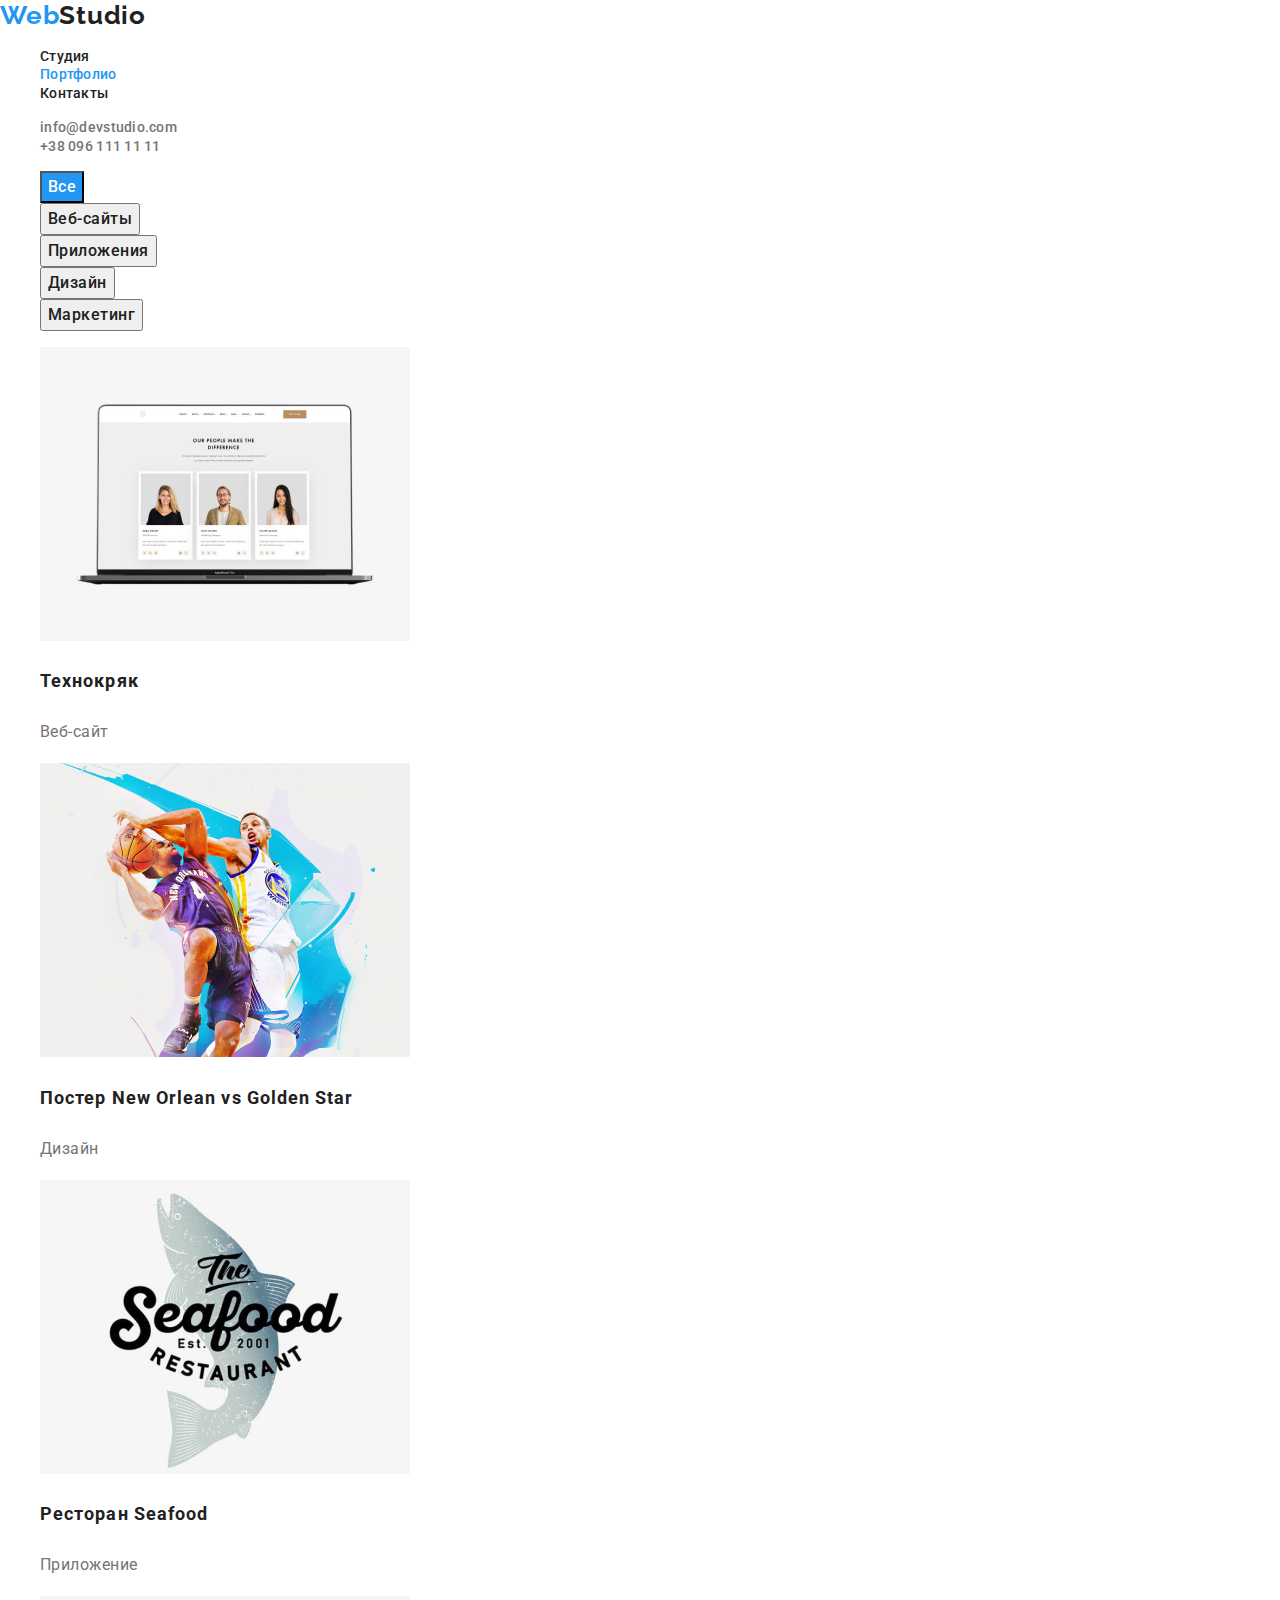
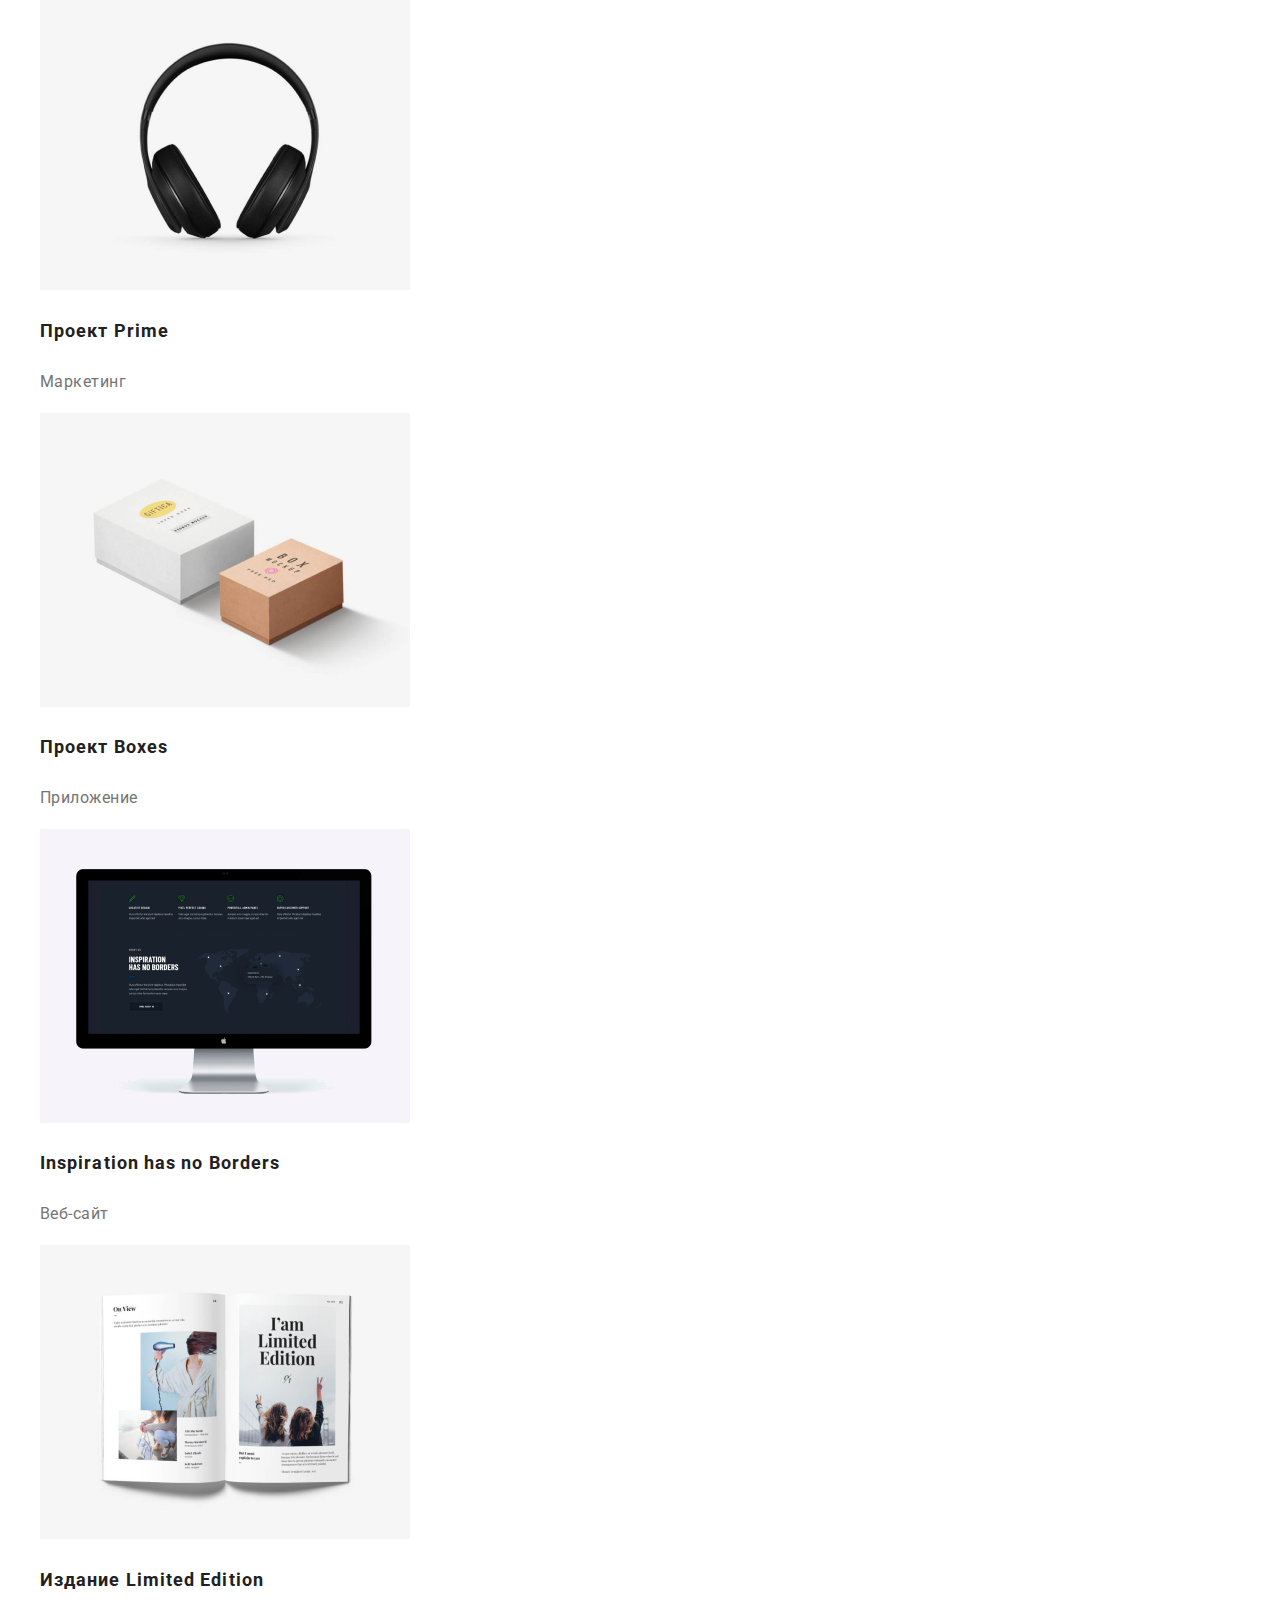
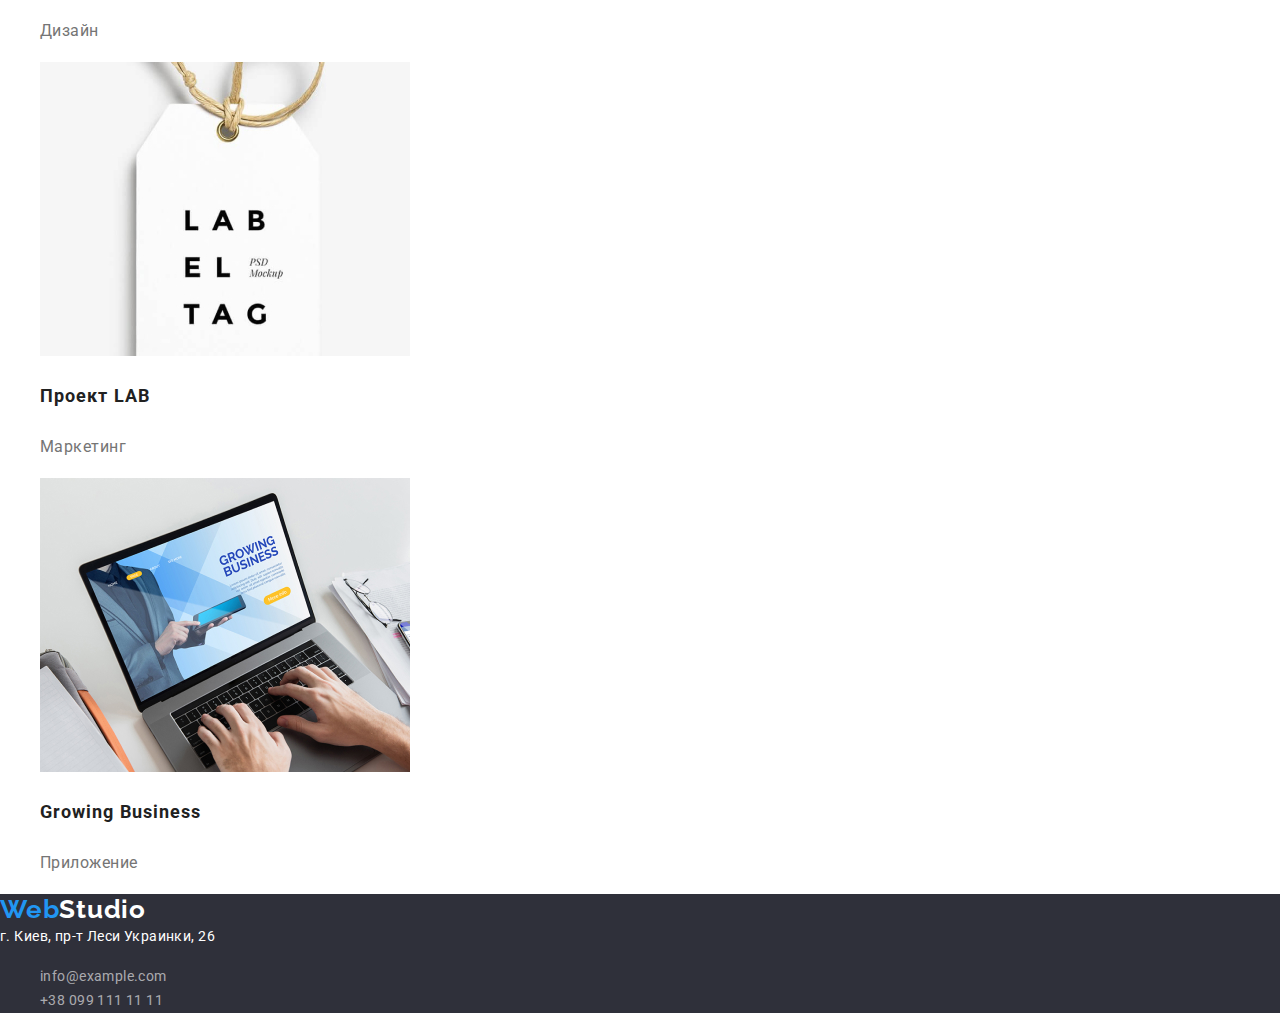
==== portfolio.html @ 58607d01 "Перенос 2 дз в 3" ====
<!DOCTYPE html>
<html lang="en">
<head>
    <link rel="stylesheet" href="https://cdnjs.cloudflare.com/ajax/libs/modern-normalize/1.0.0/modern-normalize.min.css">
    <meta charset="UTF-8">
    <meta name="viewport" content="width=device-width, initial-scale=1.0">
    <title>Portfolio</title>
    <link rel="preconnect" href="https://fonts.gstatic.com">
    <link href="https://fonts.googleapis.com/css2?family=Raleway:wght@700&family=Roboto:wght@400;500;700;900&display=swap" rel="stylesheet">
    <link rel="stylesheet" href="./css/styles.css">
</head>
<body>
    <!-- Шапка сайта -->
    <header class="header">
        <nav>
            <a class="logo" href="#"><span class="logo-color-left">Web</span><span class="logo-color-right">Studio</span></a>

            <ul class="list-no-style">
                <li><a href="./index.html">Студия</a></li>
                <li><a href="#" class="portfolio-color">Портфолио</a></li>
                <li><a href="#">Контакты</a></li>
            </ul>
        </nav>
        <ul class="list-no-style connection">
            <li>
                <a href="mailto:info@devstudio.com">info@devstudio.com</a>
            </li>
            <li>
                <a href="tel:+380961111111">+38 096 111 11 11</a>
            </li>
        </ul>
    </header>
    <!-- /Шапка сайта -->
    <main>
        <!-- Портфолио -->
       <section>
            <h1 class="hidden">Портфолио</h1>
            <ul class="list-no-style">
                <li>
                    <button type="button" class="portfolio-button all">Все</button>
                </li>
                <li>
                    <button type="button" class="portfolio-button">Веб-сайты</button>
                </li>
                <li>
                    <button type="button" class="portfolio-button">Приложения</button>
                </li>
                <li>
                    <button type="button" class="portfolio-button">Дизайн</button>
                </li>
                <li>
                    <button type="button" class="portfolio-button">Маркетинг</button>
                </li>
            </ul>
            <h2 class="hidden">Приложения</h2>
            <ul class="list-no-style">
                <li>
                    <a href="#">
                        <img src="./img-portfolio/img-port.1.jpg" alt="Веб-сайт" width="370" height="294" />
                        <h3 class="apps-name">Технокряк</h3>
                        <p class="apps">Веб-сайт</p>
                    </a>
                </li>
                <li>
                    <a href="#">
                        <img src="./img-portfolio/img-port.2.jpg" alt="Дизайн" width="370" height="294" />
                        <h3 class="apps-name">Постер New Orlean vs Golden Star</h3>
                        <p class="apps">Дизайн</p>
                    </a>
                </li>
                <li>
                    <a href="#">
                        <img src="./img-portfolio/img-port.3.jpg" alt="Приложение" width="370" height="294" />
                        <h3 class="apps-name">Ресторан Seafood</h3>
                        <p class="apps">Приложение</p>
                    </a>
                </li>
                <li>
                    <a href="#">
                        <img src="./img-portfolio/img-port.4.jpg" alt="Маркетинг" width="370" height="294" />
                        <h3 class="apps-name">Проект Prime</h3>
                        <p class="apps">Маркетинг</p>
                    </a>
                </li>
                <li>
                    <a href="#">
                        <img src="./img-portfolio/img-port.5.jpg" alt="Приложение" width="370" height="294" />
                        <h3 class="apps-name">Проект Boxes</h3>
                        <p class="apps">Приложение</p>
                    </a>
                </li>
                <li>
                    <a href="#">
                        <img src="./img-portfolio/img-port.6.jpg" alt="Веб-сайт" width="370" height="294" />
                        <h3 class="apps-name">Inspiration has no Borders</h3>
                        <p class="apps">Веб-сайт</p>
                    </a>
                </li>
                <li>
                    <a href="#">
                        <img src="./img-portfolio/img-port.7.jpg" alt="Дизайн" width="370" height="294" />
                        <h3 class="apps-name">Издание Limited Edition</h3>
                        <p class="apps">Дизайн</p>
                    </a>
                </li>
                <li>
                    <a href="#">
                        <img src="./img-portfolio/img-port.8.jpg" alt="Маркетинг" width="370" height="294" />
                        <h3 class="apps-name">Проект LAB</h3>
                        <p class="apps">Маркетинг</p>
                    </a>
                </li>
                <li>
                    <a href="#">
                        <img src="./img-portfolio/img-port.9.jpg" alt="Приложение" width="370" height="294" />
                        <h3 class="apps-name">Growing Business</h3>
                        <p class="apps">Приложение</p>
                    </a>
                </li>
            </ul>
        </section>
        <!-- /Портфолио -->
    </main>
    <footer class="footer">
        <!-- Контакты -->
        <a class="logo" href="#"><span class="logo-color-left">Web</span><span class="logo-color-footer">Studio</span></a>
        <address class="address">г. Киев, пр-т Леси Украинки, 26</address>
        <ul class="list-no-style footer-connection">   
            <li>
                <a href="mailto:info@devstudio.com">info@example.com</a>
            </li>
            <li>
                <a href="tel:+380991111111">+38 099 111 11 11</a>
            </li>
        </ul>
        <!-- /Контакты -->
    </footer>
</body>
</html>
---- css/styles.css ----
/*=== Общее ===*/
:root {
    --first-color: #212121;
    --second-color: #FFFFFF;
    --light-color: #757575;
    --dark-color: #2196F3;
    --footer-conection-color: rgba(255, 255, 255, 0.6);
    --background-light-color: #F5F4FA;
    --background-dark-color: #2F303A;
    --main-font-size: 14px;
    --minor-font-size: 16px;
}

body {
    font-family: 'Roboto', sans-serif;
    font-style: normal;
    font-weight: 400;
}

a {
    text-decoration: none;
}

nav a {
    font-weight: 500;
    font-size: var(--main-font-size);
    line-height: 1.143;
    letter-spacing: 0.02em;
    color: var(--first-color);
}

h2 {
    font-weight: 700;
    font-size: 36px;
    line-height: 1.166;
    text-align: center;
    letter-spacing: 0.03em;
    color: var(--first-color);
}

.list-no-style {
    list-style: none;
}

.hidden{
    position: absolute;
    clip: rect(0 0 0 0);
    width: 1px;
    height: 1px;
    margin: -1px;
}
/*=== /Общее ===*/

/*=== Шапка сайта ===*/
.logo {
    font-family: 'Raleway', sans-serif;
    font-weight: 700;
    font-size: 26px;
    line-height: 1.192;
    letter-spacing: 0.03em;
}

.logo-color-left {
    color: var(--dark-color);
}

.logo-color-right {
    color: var(--first-color);
}

.logo-color-footer {
    color:var(--second-color)
}

.header a:hover,
.header a:focus {
    color: var(--dark-color);
}

.studio-color {
    color: var(--dark-color);
}

.portfolio-color {
    color: var(--dark-color);
}

.connection a {
    font-weight: 500;
    font-size: var(--main-font-size);
    line-height: 1.143;
    letter-spacing: 0.02em;
    color: var(--light-color);
}
/*=== /Шапка сайта ===*/

/*=== Заголовок-студия ===*/
.main-section {
    background: var(--background-dark-color);
}

.headline {
    font-weight: 900;
    font-size: 44px;
    line-height: 1.364;
    text-align: center;
    letter-spacing: 0.06em;
    text-transform: uppercase;
    color: var(--second-color);
}

.button {
    font-family: 'Roboto', sans-serif;
    font-style: normal;
    font-weight: 700;
    font-size: var(--minor-font-size);
    line-height: 1.875;
    text-align: center;
    letter-spacing: 0.06em;
    color: var(--second-color);
    background: var(--dark-color);
}
/*=== /Заголовок-студия ===*/

/*=== Описание-студия ===*/
.topic {
    font-weight: 700;
    font-size: var(--main-font-size);
    line-height: 1.143;
    letter-spacing: 0.03em;
    text-transform: uppercase;
    color: var(--first-color);
}

.description {
    font-size: var(--main-font-size);
    line-height: 1.714;
    letter-spacing: 0.03em;
    color: var(--light-color);
}
/*=== /Описание-студия ===*/

/*=== Наши мастера-студия ===*/
.our-team-section {
    background: var(--background-light-color);
}

.our-master {
    font-weight: 500;
    font-size: var(--minor-font-size);
    line-height: 1.188;
    text-align: center;
    letter-spacing: 0.03em;
    color: var(--first-color);
}

.calling {
    font-size: var(--minor-font-size);
    line-height: 1.188;
    text-align: center;
    letter-spacing: 0.03em;
    color: var(--light-color);
}
/*=== /Наши мастера-студия ===*/

/*=== Контакты ===*/
.footer {
    background: var(--background-dark-color);
}

.address {
    font-family: 'Roboto', sans-serif;
    font-style: normal;
    font-weight: 400;
    font-size: var(--main-font-size);
    line-height: 1.714;
    letter-spacing: 0.03em;
    color: var(--second-color);
}

.footer a:hover,
.footer a:focus {
    color: var(--dark-color);
}

.footer-connection a {
    font-size: var(--main-font-size);
    line-height: 1.714;
    letter-spacing: 0.03em;
    color: var(--footer-conection-color);
}
/*=== /Контакты ===*/

/*=== Портфолио ===*/
.list-no-style button:hover,
.list-no-style button:focus {
    background-color: var(--dark-color);
}

.portfolio-button {
    font-family: 'Roboto', sans-serif;
    font-style: normal;
    font-weight: 500;
    font-size: var(--minor-font-size);
    line-height: 1.625;
    text-align: center;
    letter-spacing: 0.03em;
    color: var(--first-color);
}

.all {
    color: var(--second-color);
    background-color: var(--dark-color);
}

.portfolio-button:hover,
.portfolio-button:focus {
    color: var(--second-color);
}

.apps-name {
    font-weight: 700;
    font-size: 18px;
    line-height: 2;
    letter-spacing: 0.06em;
    color: var(--first-color);
}

.apps {
    font-size: var(--minor-font-size);
    line-height: 1.875;
    letter-spacing: 0.03em;
    color: var(--light-color);
}
/*=== /Портфолио ===*/
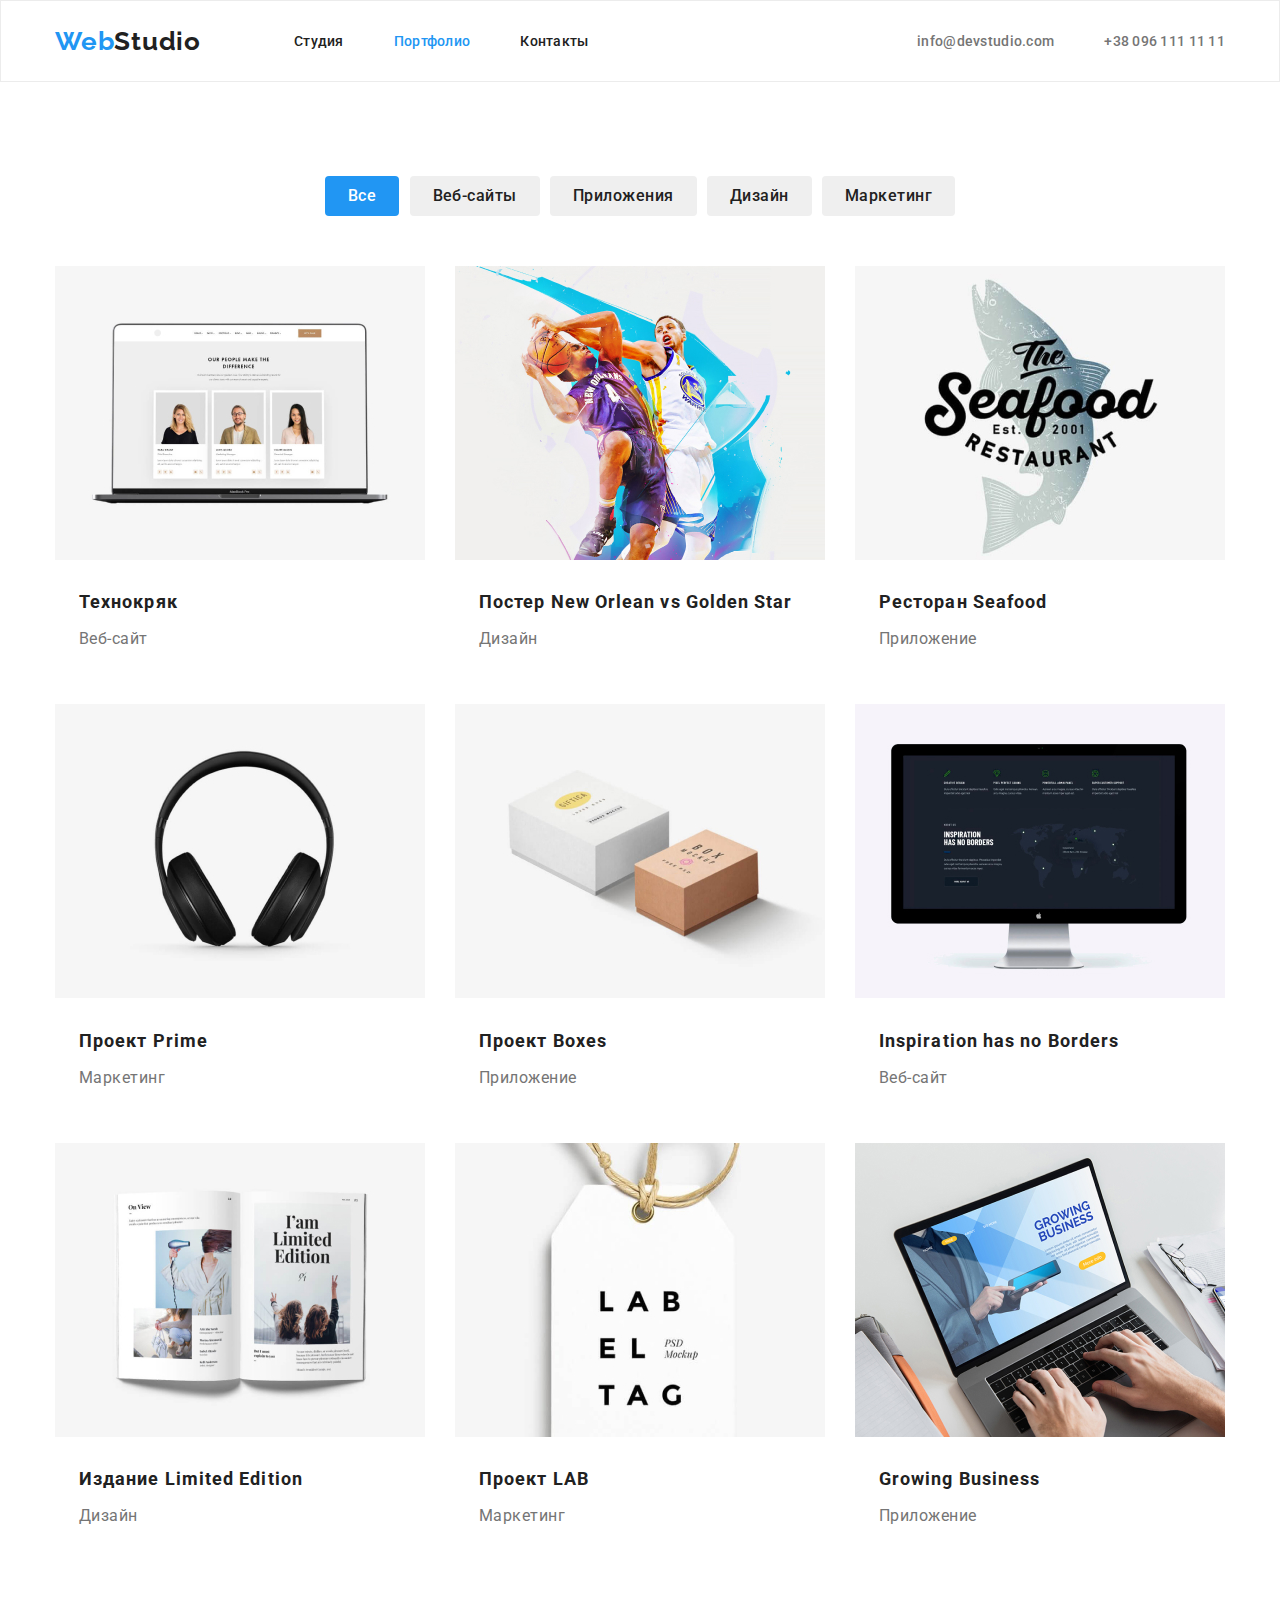
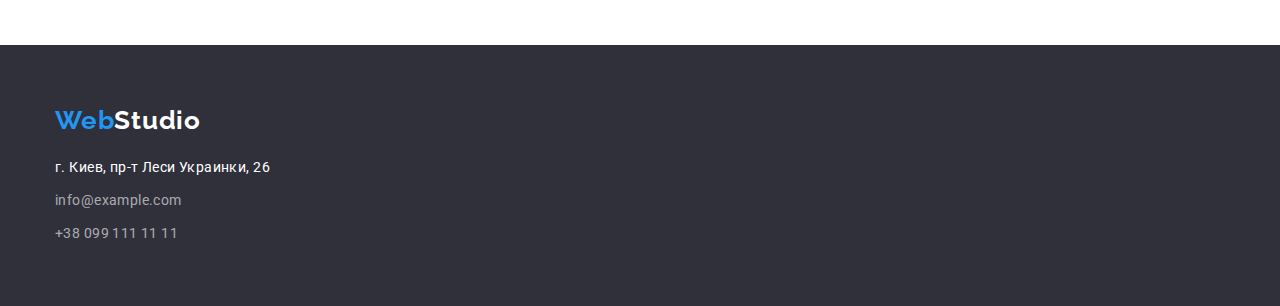
==== commit fbea77bd: "Готовый дз №3" ====
--- a/portfolio.html
+++ b/portfolio.html
@@ -1,10 +1,10 @@
 <!DOCTYPE html>
 <html lang="en">
 <head>
-    <link rel="stylesheet" href="https://cdnjs.cloudflare.com/ajax/libs/modern-normalize/1.0.0/modern-normalize.min.css">
     <meta charset="UTF-8">
     <meta name="viewport" content="width=device-width, initial-scale=1.0">
     <title>Portfolio</title>
+    <link rel="stylesheet" href="https://cdnjs.cloudflare.com/ajax/libs/modern-normalize/1.0.0/modern-normalize.min.css">
     <link rel="preconnect" href="https://fonts.gstatic.com">
     <link href="https://fonts.googleapis.com/css2?family=Raleway:wght@700&family=Roboto:wght@400;500;700;900&display=swap" rel="stylesheet">
     <link rel="stylesheet" href="./css/styles.css">
@@ -12,127 +12,133 @@
 <body>
     <!-- Шапка сайта -->
     <header class="header">
-        <nav>
-            <a class="logo" href="#"><span class="logo-color-left">Web</span><span class="logo-color-right">Studio</span></a>
-
-            <ul class="list-no-style">
-                <li><a href="./index.html">Студия</a></li>
-                <li><a href="#" class="portfolio-color">Портфолио</a></li>
-                <li><a href="#">Контакты</a></li>
+        <div class="container wrapper">
+            <nav class="wrapper">
+                <a href="./portfolio.html" class="logo"><span class="logo-color-left">Web</span><span class="logo-color-right">Studio</span></a>
+    
+                <ul class="list-no-style main-item">
+                    <li class="item"><a href="./index.html" class="nav-link">Студия</a></li>
+                    <li class="item"><a href="#" class="portfolio-color nav-link">Портфолио</a></li>
+                    <li class="item"><a href="#" class="nav-link">Контакты</a></li>
+                </ul>
+            </nav>
+            <ul class="list-no-style connection">
+                <li class="item">
+                    <a href="mailto:info@devstudio.com" class="nav-link">info@devstudio.com</a>
+                </li>
+                <li class="item">
+                    <a href="tel:+380961111111" class="nav-link">+38 096 111 11 11</a>
+                </li>
             </ul>
-        </nav>
-        <ul class="list-no-style connection">
-            <li>
-                <a href="mailto:info@devstudio.com">info@devstudio.com</a>
-            </li>
-            <li>
-                <a href="tel:+380961111111">+38 096 111 11 11</a>
-            </li>
-        </ul>
+        </div>
     </header>
     <!-- /Шапка сайта -->
     <main>
         <!-- Портфолио -->
        <section>
-            <h1 class="hidden">Портфолио</h1>
-            <ul class="list-no-style">
-                <li>
-                    <button type="button" class="portfolio-button all">Все</button>
-                </li>
-                <li>
-                    <button type="button" class="portfolio-button">Веб-сайты</button>
-                </li>
-                <li>
-                    <button type="button" class="portfolio-button">Приложения</button>
-                </li>
-                <li>
-                    <button type="button" class="portfolio-button">Дизайн</button>
-                </li>
-                <li>
-                    <button type="button" class="portfolio-button">Маркетинг</button>
-                </li>
-            </ul>
-            <h2 class="hidden">Приложения</h2>
-            <ul class="list-no-style">
-                <li>
-                    <a href="#">
-                        <img src="./img-portfolio/img-port.1.jpg" alt="Веб-сайт" width="370" height="294" />
-                        <h3 class="apps-name">Технокряк</h3>
-                        <p class="apps">Веб-сайт</p>
-                    </a>
-                </li>
-                <li>
-                    <a href="#">
-                        <img src="./img-portfolio/img-port.2.jpg" alt="Дизайн" width="370" height="294" />
-                        <h3 class="apps-name">Постер New Orlean vs Golden Star</h3>
-                        <p class="apps">Дизайн</p>
-                    </a>
-                </li>
-                <li>
-                    <a href="#">
-                        <img src="./img-portfolio/img-port.3.jpg" alt="Приложение" width="370" height="294" />
-                        <h3 class="apps-name">Ресторан Seafood</h3>
-                        <p class="apps">Приложение</p>
-                    </a>
-                </li>
-                <li>
-                    <a href="#">
-                        <img src="./img-portfolio/img-port.4.jpg" alt="Маркетинг" width="370" height="294" />
-                        <h3 class="apps-name">Проект Prime</h3>
-                        <p class="apps">Маркетинг</p>
-                    </a>
-                </li>
-                <li>
-                    <a href="#">
-                        <img src="./img-portfolio/img-port.5.jpg" alt="Приложение" width="370" height="294" />
-                        <h3 class="apps-name">Проект Boxes</h3>
-                        <p class="apps">Приложение</p>
-                    </a>
-                </li>
-                <li>
-                    <a href="#">
-                        <img src="./img-portfolio/img-port.6.jpg" alt="Веб-сайт" width="370" height="294" />
-                        <h3 class="apps-name">Inspiration has no Borders</h3>
-                        <p class="apps">Веб-сайт</p>
-                    </a>
-                </li>
-                <li>
-                    <a href="#">
-                        <img src="./img-portfolio/img-port.7.jpg" alt="Дизайн" width="370" height="294" />
-                        <h3 class="apps-name">Издание Limited Edition</h3>
-                        <p class="apps">Дизайн</p>
-                    </a>
-                </li>
-                <li>
-                    <a href="#">
-                        <img src="./img-portfolio/img-port.8.jpg" alt="Маркетинг" width="370" height="294" />
-                        <h3 class="apps-name">Проект LAB</h3>
-                        <p class="apps">Маркетинг</p>
-                    </a>
-                </li>
-                <li>
-                    <a href="#">
-                        <img src="./img-portfolio/img-port.9.jpg" alt="Приложение" width="370" height="294" />
-                        <h3 class="apps-name">Growing Business</h3>
-                        <p class="apps">Приложение</p>
-                    </a>
-                </li>
-            </ul>
+            <div class="container">
+                <h1 class="hidden">Портфолио</h1>
+                <ul class="list-no-style button-item">
+                    <li>
+                        <button type="button" class="portfolio-button all">Все</button>
+                    </li>
+                    <li>
+                        <button type="button" class="portfolio-button">Веб-сайты</button>
+                    </li>
+                    <li>
+                        <button type="button" class="portfolio-button">Приложения</button>
+                    </li>
+                    <li>
+                        <button type="button" class="portfolio-button">Дизайн</button>
+                    </li>
+                    <li>
+                        <button type="button" class="portfolio-button">Маркетинг</button>
+                    </li>
+                </ul>
+                <h2 class="hidden">Приложения</h2>
+                <ul class="list-no-style portfolio-item">
+                    <li class="portfolio-img-item">
+                        <a href="#">
+                            <img class="portfolio-img" src="./img-portfolio/img-port.1.jpg" alt="Веб-сайт" width="370" height="294" />
+                            <h3 class="apps-name">Технокряк</h3>
+                            <p class="apps">Веб-сайт</p>
+                        </a>
+                    </li>
+                    <li class="portfolio-img-item">
+                        <a href="#">
+                            <img class="portfolio-img" src="./img-portfolio/img-port.2.jpg" alt="Дизайн" width="370" height="294" />
+                            <h3 class="apps-name">Постер New Orlean vs Golden Star</h3>
+                            <p class="apps">Дизайн</p>
+                        </a>
+                    </li>
+                    <li class="portfolio-img-item">
+                        <a href="#">
+                            <img class="portfolio-img" src="./img-portfolio/img-port.3.jpg" alt="Приложение" width="370" height="294" />
+                            <h3 class="apps-name">Ресторан Seafood</h3>
+                            <p class="apps">Приложение</p>
+                        </a>
+                    </li>
+                    <li class="portfolio-img-item">
+                        <a href="#">
+                            <img class="portfolio-img" src="./img-portfolio/img-port.4.jpg" alt="Маркетинг" width="370" height="294" />
+                            <h3 class="apps-name">Проект Prime</h3>
+                            <p class="apps">Маркетинг</p>
+                        </a>
+                    </li>
+                    <li class="portfolio-img-item">
+                        <a href="#">
+                            <img class="portfolio-img" src="./img-portfolio/img-port.5.jpg" alt="Приложение" width="370" height="294" />
+                            <h3 class="apps-name">Проект Boxes</h3>
+                            <p class="apps">Приложение</p>
+                        </a>
+                    </li>
+                    <li class="portfolio-img-item">
+                        <a href="#">
+                            <img class="portfolio-img" src="./img-portfolio/img-port.6.jpg" alt="Веб-сайт" width="370" height="294" />
+                            <h3 class="apps-name">Inspiration has no Borders</h3>
+                            <p class="apps">Веб-сайт</p>
+                        </a>
+                    </li>
+                    <li>
+                        <a href="#">
+                            <img class="portfolio-img" src="./img-portfolio/img-port.7.jpg" alt="Дизайн" width="370" height="294" />
+                            <h3 class="apps-name">Издание Limited Edition</h3>
+                            <p class="apps">Дизайн</p>
+                        </a>
+                    </li>
+                    <li>
+                        <a href="#">
+                            <img class="portfolio-img" src="./img-portfolio/img-port.8.jpg" alt="Маркетинг" width="370" height="294" />
+                            <h3 class="apps-name">Проект LAB</h3>
+                            <p class="apps">Маркетинг</p>
+                        </a>
+                    </li>
+                    <li>
+                        <a href="#">
+                            <img class="portfolio-img" src="./img-portfolio/img-port.9.jpg" alt="Приложение" width="370" height="294" />
+                            <h3 class="apps-name">Growing Business</h3>
+                            <p class="apps">Приложение</p>
+                        </a>
+                    </li>
+                </ul>
+            </div>
         </section>
         <!-- /Портфолио -->
     </main>
     <footer class="footer">
         <!-- Контакты -->
-        <a class="logo" href="#"><span class="logo-color-left">Web</span><span class="logo-color-footer">Studio</span></a>
-        <address class="address">г. Киев, пр-т Леси Украинки, 26</address>
-        <ul class="list-no-style footer-connection">   
-            <li>
-                <a href="mailto:info@devstudio.com">info@example.com</a>
-            </li>
-            <li>
-                <a href="tel:+380991111111">+38 099 111 11 11</a>
-            </li>
-        </ul>
+        <div class="container footer-wrapper">
+            <a class="logo" href="#"><span class="logo-color-left">Web</span><span class="logo-color-footer">Studio</span></a>
+            <address class="address">г. Киев, пр-т Леси Украинки, 26</address>
+            <ul class="list-no-style footer-connection">   
+                <li>
+                    <a href="mailto:info@devstudio.com" class="footer-link">info@example.com</a>
+                </li>
+                <li>
+                    <a href="tel:+380991111111" class="footer-link">+38 099 111 11 11</a>
+                </li>
+            </ul>
+        </div>
         <!-- /Контакты -->
     </footer>
 </body>
--- a/css/styles.css
+++ b/css/styles.css
@@ -7,6 +7,7 @@
     --footer-conection-color: rgba(255, 255, 255, 0.6);
     --background-light-color: #F5F4FA;
     --background-dark-color: #2F303A;
+    --line-color: #ECECEC;
     --main-font-size: 14px;
     --minor-font-size: 16px;
 }
@@ -22,14 +23,13 @@
 }
 
 nav a {
-    font-weight: 500;
-    font-size: var(--main-font-size);
-    line-height: 1.143;
-    letter-spacing: 0.02em;
     color: var(--first-color);
 }
 
 h2 {
+    margin: 0px;
+    padding: 0px;
+
     font-weight: 700;
     font-size: 36px;
     line-height: 1.166;
@@ -38,7 +38,18 @@
     color: var(--first-color);
 }
 
+h3 {
+    margin: 0px;
+}
+
+p {
+    margin: 0px;
+}
+
 .list-no-style {
+    margin: 0px;
+    padding: 0px;
+
     list-style: none;
 }
 
@@ -49,10 +60,29 @@
     height: 1px;
     margin: -1px;
 }
+
+.container {
+    width: 1200px;
+    margin-left: auto;
+    margin-right: auto;
+    padding-left: 15px;
+    padding-right: 15px;
+}
+
+.wrapper {
+    display: flex;
+    align-items: center;
+}
 /*=== /Общее ===*/
 
 /*=== Шапка сайта ===*/
+.header {
+    border: 1px solid var(--line-color)
+}
+
 .logo {
+    margin-right: 93px;
+
     font-family: 'Raleway', sans-serif;
     font-weight: 700;
     font-size: 26px;
@@ -72,6 +102,25 @@
     color:var(--second-color)
 }
 
+.main-item {
+    display: flex;
+}
+
+.item:not(:last-child) {
+    margin-right: 50px;
+}
+
+.nav-link {
+    display: block;
+    padding-top: 32px;
+    padding-bottom: 32px;
+
+    font-weight: 500;
+    font-size: var(--main-font-size);
+    line-height: 1.143;
+    letter-spacing: 0.02em;
+}
+
 .header a:hover,
 .header a:focus {
     color: var(--dark-color);
@@ -85,11 +134,12 @@
     color: var(--dark-color);
 }
 
+.connection {
+    display: flex;
+    margin-left: auto;
+}
+
 .connection a {
-    font-weight: 500;
-    font-size: var(--main-font-size);
-    line-height: 1.143;
-    letter-spacing: 0.02em;
     color: var(--light-color);
 }
 /*=== /Шапка сайта ===*/
@@ -97,19 +147,32 @@
 /*=== Заголовок-студия ===*/
 .main-section {
     background: var(--background-dark-color);
+    text-align: center;
+}
+
+.headline-wrapper {
+    padding: 200px 252px
 }
 
 .headline {
+    margin-top: 0px;
+    margin-bottom: 30px;
+
     font-weight: 900;
     font-size: 44px;
     line-height: 1.364;
-    text-align: center;
     letter-spacing: 0.06em;
     text-transform: uppercase;
     color: var(--second-color);
 }
 
 .button {
+    display: inline-block;
+    border: 1px solid transparent;
+    border-radius: 4px;
+    min-width: 200px;
+    padding: 10px 32px;
+
     font-family: 'Roboto', sans-serif;
     font-style: normal;
     font-weight: 700;
@@ -123,7 +186,23 @@
 /*=== /Заголовок-студия ===*/
 
 /*=== Описание-студия ===*/
+.description-wrapper {
+    padding-top: 94px;
+    padding-bottom: 47px;
+}
+
+.description-item {
+    display: flex;
+}
+
+.topic-item:not(:last-child) {
+    margin-right: 30px;
+}
+
 .topic {
+    min-width: 270;
+    margin-bottom: 10px;
+
     font-weight: 700;
     font-size: var(--main-font-size);
     line-height: 1.143;
@@ -133,19 +212,56 @@
 }
 
 .description {
+    min-width: 270px;
     font-size: var(--main-font-size);
     line-height: 1.714;
     letter-spacing: 0.03em;
     color: var(--light-color);
 }
 /*=== /Описание-студия ===*/
+
+/*=== Картинки ===*/
+.img-wrapper {
+    padding-top: 47px;
+    padding-bottom: 94px;
+}
+
+.list-of-pictures {
+    margin-bottom: 50px;
+}
+
+.picture-item {
+    display: flex;
+    justify-content: space-between;
+}
+/*=== /Картинки ===*/
 
 /*=== Наши мастера-студия ===*/
 .our-team-section {
     background: var(--background-light-color);
 }
 
+.team-wrapper {
+    padding-top: 94px;
+    padding-bottom: 94px;
+}
+
+.our-team {
+    margin-bottom: 50px;
+}
+
+.our-masters-item {
+    display: flex;
+    justify-content: space-between;
+}
+
+.our-team-img {
+    margin-bottom: 30px;
+}
+
 .our-master {
+    margin-bottom: 10px;
+
     font-weight: 500;
     font-size: var(--minor-font-size);
     line-height: 1.188;
@@ -155,6 +271,8 @@
 }
 
 .calling {
+    margin-bottom: 30px;
+
     font-size: var(--minor-font-size);
     line-height: 1.188;
     text-align: center;
@@ -168,7 +286,14 @@
     background: var(--background-dark-color);
 }
 
+.footer-wrapper {
+    padding-top: 60px;
+    padding-bottom: 60px;
+}
+
 .address {
+    padding-top: 20px;
+
     font-family: 'Roboto', sans-serif;
     font-style: normal;
     font-weight: 400;
@@ -183,7 +308,10 @@
     color: var(--dark-color);
 }
 
-.footer-connection a {
+.footer-link {
+    display: block;
+    padding-top: 9px;
+
     font-size: var(--main-font-size);
     line-height: 1.714;
     letter-spacing: 0.03em;
@@ -197,7 +325,22 @@
     background-color: var(--dark-color);
 }
 
+.button-item {
+    display: flex;
+    padding-top: 94px;
+    padding-bottom: 50px;
+    padding-left: 270px;
+    padding-right: 270px;
+    justify-content: space-between;
+}
+
 .portfolio-button {
+    display: inline-block;
+    border: 1px solid transparent;
+    border-radius: 4px;
+    min-width: 73px;
+    padding: 6px 22px;
+
     font-family: 'Roboto', sans-serif;
     font-style: normal;
     font-weight: 500;
@@ -218,7 +361,23 @@
     color: var(--second-color);
 }
 
+.portfolio-item {
+    display: flex;
+    flex-wrap: wrap;
+    justify-content: space-between;
+    padding-bottom: 94px;
+}
+
+.portfolio-img-item {
+    margin-bottom: 30px;
+}
+
 .apps-name {
+    padding-top: 20px;
+    padding-bottom: 4px;
+    padding-left: 24px;
+    padding-right: 24px;
+
     font-weight: 700;
     font-size: 18px;
     line-height: 2;
@@ -227,6 +386,10 @@
 }
 
 .apps {
+    padding-bottom: 20px;
+    padding-left: 24px;
+    padding-right: 24px;
+
     font-size: var(--minor-font-size);
     line-height: 1.875;
     letter-spacing: 0.03em;
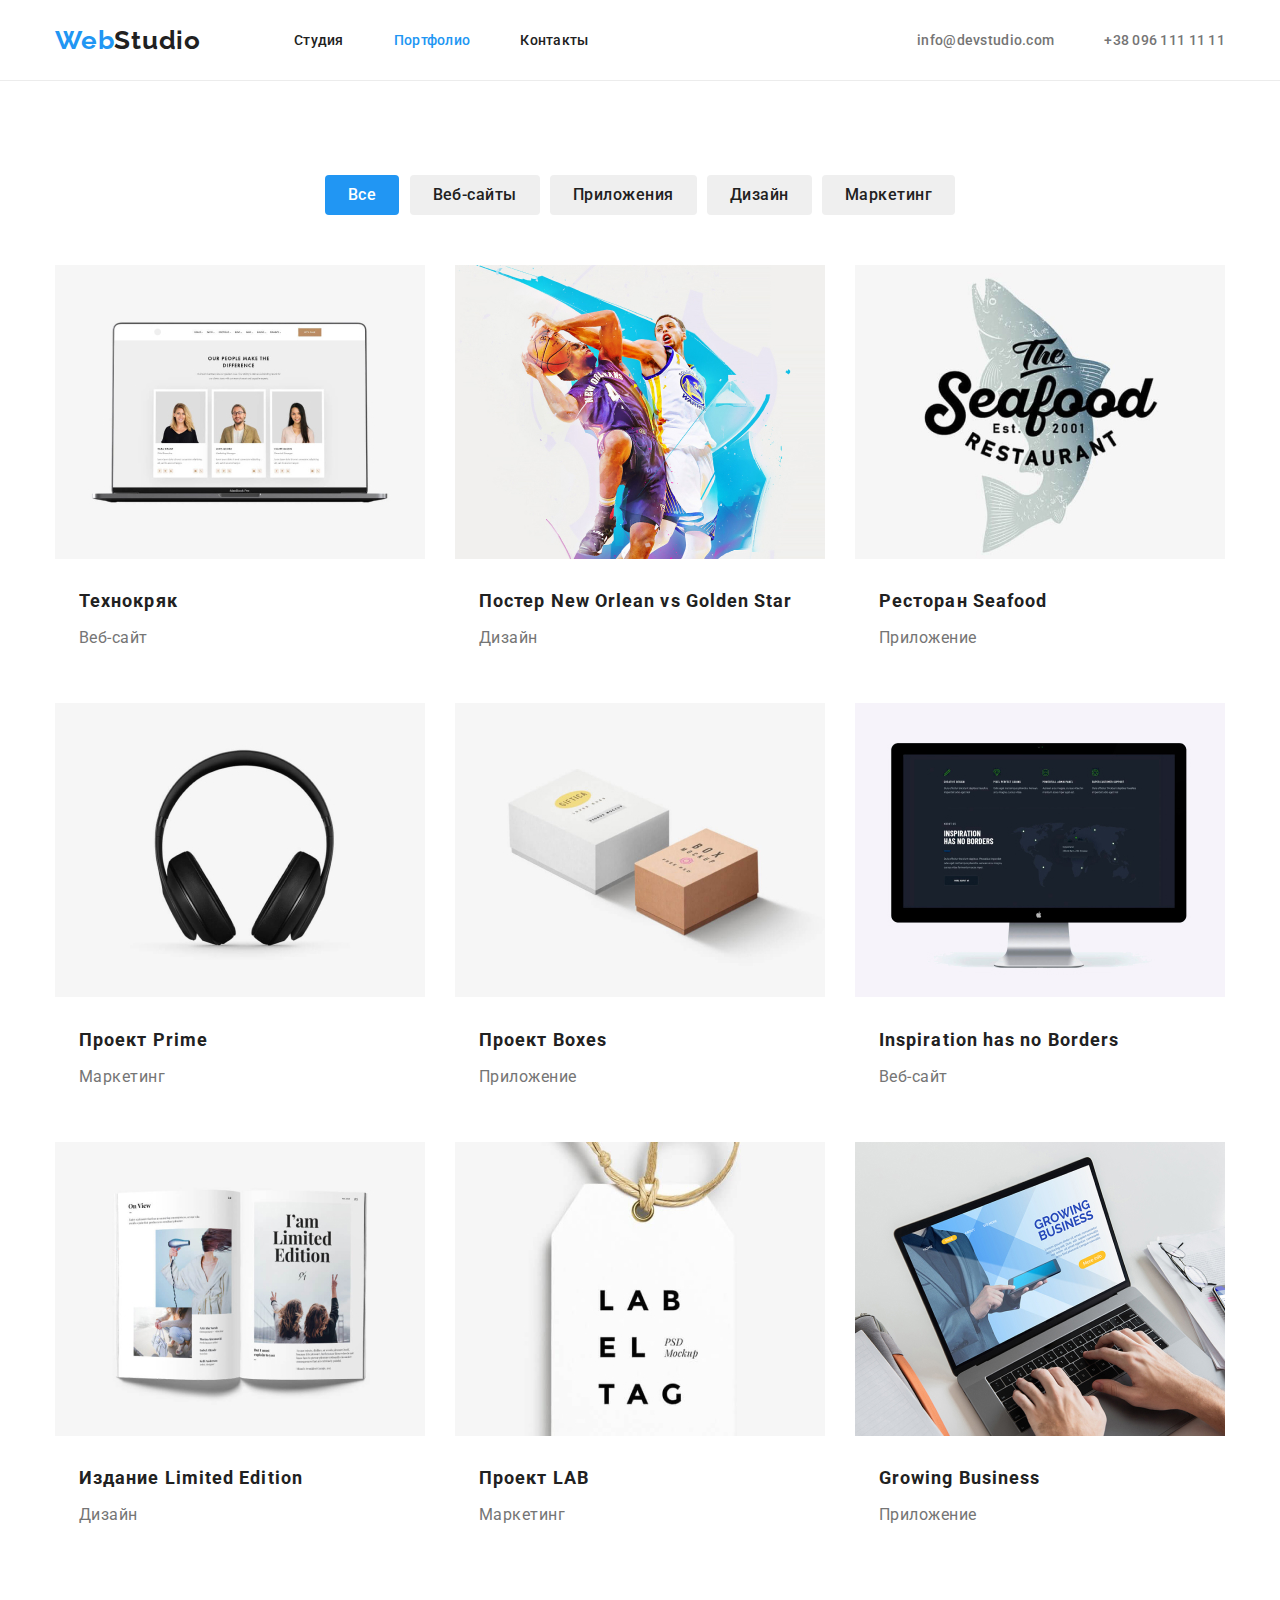
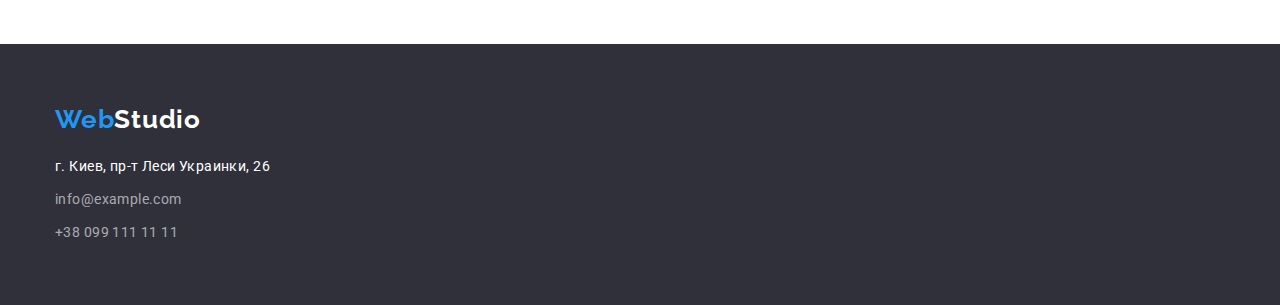
==== commit 098cac1b: "Исправления по 3 дз" ====
--- a/portfolio.html
+++ b/portfolio.html
@@ -35,7 +35,7 @@
     <!-- /Шапка сайта -->
     <main>
         <!-- Портфолио -->
-       <section>
+       <section class="portfolio-section">
             <div class="container">
                 <h1 class="hidden">Портфолио</h1>
                 <ul class="list-no-style button-item">
@@ -60,64 +60,82 @@
                     <li class="portfolio-img-item">
                         <a href="#">
                             <img class="portfolio-img" src="./img-portfolio/img-port.1.jpg" alt="Веб-сайт" width="370" height="294" />
-                            <h3 class="apps-name">Технокряк</h3>
-                            <p class="apps">Веб-сайт</p>
+                            <div class="portfolio-wrapper">
+                                <h3 class="apps-name">Технокряк</h3>
+                                <p class="apps">Веб-сайт</p>
+                            </div>
                         </a>
                     </li>
                     <li class="portfolio-img-item">
                         <a href="#">
                             <img class="portfolio-img" src="./img-portfolio/img-port.2.jpg" alt="Дизайн" width="370" height="294" />
-                            <h3 class="apps-name">Постер New Orlean vs Golden Star</h3>
-                            <p class="apps">Дизайн</p>
+                            <div class="portfolio-wrapper">
+                                <h3 class="apps-name">Постер New Orlean vs Golden Star</h3>
+                                <p class="apps">Дизайн</p>
+                            </div>
                         </a>
                     </li>
                     <li class="portfolio-img-item">
                         <a href="#">
                             <img class="portfolio-img" src="./img-portfolio/img-port.3.jpg" alt="Приложение" width="370" height="294" />
-                            <h3 class="apps-name">Ресторан Seafood</h3>
-                            <p class="apps">Приложение</p>
+                            <div class="portfolio-wrapper">
+                                <h3 class="apps-name">Ресторан Seafood</h3>
+                                <p class="apps">Приложение</p>
+                            </div>
                         </a>
                     </li>
                     <li class="portfolio-img-item">
                         <a href="#">
                             <img class="portfolio-img" src="./img-portfolio/img-port.4.jpg" alt="Маркетинг" width="370" height="294" />
-                            <h3 class="apps-name">Проект Prime</h3>
-                            <p class="apps">Маркетинг</p>
+                            <div class="portfolio-wrapper">
+                                <h3 class="apps-name">Проект Prime</h3>
+                                <p class="apps">Маркетинг</p>
+                            </div>
                         </a>
                     </li>
                     <li class="portfolio-img-item">
                         <a href="#">
                             <img class="portfolio-img" src="./img-portfolio/img-port.5.jpg" alt="Приложение" width="370" height="294" />
-                            <h3 class="apps-name">Проект Boxes</h3>
-                            <p class="apps">Приложение</p>
+                            <div class="portfolio-wrapper">
+                                <h3 class="apps-name">Проект Boxes</h3>
+                                <p class="apps">Приложение</p>
+                            </div>
                         </a>
                     </li>
                     <li class="portfolio-img-item">
                         <a href="#">
                             <img class="portfolio-img" src="./img-portfolio/img-port.6.jpg" alt="Веб-сайт" width="370" height="294" />
-                            <h3 class="apps-name">Inspiration has no Borders</h3>
-                            <p class="apps">Веб-сайт</p>
+                            <div class="portfolio-wrapper">
+                                <h3 class="apps-name">Inspiration has no Borders</h3>
+                                <p class="apps">Веб-сайт</p>
+                            </div>
                         </a>
                     </li>
                     <li>
                         <a href="#">
                             <img class="portfolio-img" src="./img-portfolio/img-port.7.jpg" alt="Дизайн" width="370" height="294" />
-                            <h3 class="apps-name">Издание Limited Edition</h3>
-                            <p class="apps">Дизайн</p>
+                            <div class="portfolio-wrapper">
+                                <h3 class="apps-name">Издание Limited Edition</h3>
+                                <p class="apps">Дизайн</p>
+                            </div>
                         </a>
                     </li>
                     <li>
                         <a href="#">
                             <img class="portfolio-img" src="./img-portfolio/img-port.8.jpg" alt="Маркетинг" width="370" height="294" />
-                            <h3 class="apps-name">Проект LAB</h3>
-                            <p class="apps">Маркетинг</p>
+                            <div class="portfolio-wrapper">
+                                <h3 class="apps-name">Проект LAB</h3>
+                                <p class="apps">Маркетинг</p>
+                            </div>
                         </a>
                     </li>
                     <li>
                         <a href="#">
                             <img class="portfolio-img" src="./img-portfolio/img-port.9.jpg" alt="Приложение" width="370" height="294" />
-                            <h3 class="apps-name">Growing Business</h3>
-                            <p class="apps">Приложение</p>
+                            <div class="portfolio-wrapper">
+                                <h3 class="apps-name">Growing Business</h3>
+                                <p class="apps">Приложение</p>
+                            </div>
                         </a>
                     </li>
                 </ul>
@@ -130,11 +148,11 @@
         <div class="container footer-wrapper">
             <a class="logo" href="#"><span class="logo-color-left">Web</span><span class="logo-color-footer">Studio</span></a>
             <address class="address">г. Киев, пр-т Леси Украинки, 26</address>
-            <ul class="list-no-style footer-connection">   
-                <li>
+            <ul class="list-no-style">
+                <li class="footer-item">
                     <a href="mailto:info@devstudio.com" class="footer-link">info@example.com</a>
                 </li>
-                <li>
+                <li class="footer-item">
                     <a href="tel:+380991111111" class="footer-link">+38 099 111 11 11</a>
                 </li>
             </ul>
--- a/css/styles.css
+++ b/css/styles.css
@@ -77,7 +77,7 @@
 
 /*=== Шапка сайта ===*/
 .header {
-    border: 1px solid var(--line-color)
+    border-bottom: 1px solid var(--line-color);
 }
 
 .logo {
@@ -146,18 +146,22 @@
 
 /*=== Заголовок-студия ===*/
 .main-section {
+    padding-top: 200px;
+    padding-bottom: 200px;
+
     background: var(--background-dark-color);
     text-align: center;
 }
 
 .headline-wrapper {
-    padding: 200px 252px
-}
-
-.headline {
     margin-top: 0px;
     margin-bottom: 30px;
-
+    margin-right: auto;
+    margin-left: auto;
+    width: 696px;
+}
+
+.headline {
     font-weight: 900;
     font-size: 44px;
     line-height: 1.364;
@@ -255,8 +259,9 @@
     justify-content: space-between;
 }
 
-.our-team-img {
-    margin-bottom: 30px;
+.second-team-wrapper {
+    padding-top: 30px;
+    padding-bottom: 30px;
 }
 
 .our-master {
@@ -271,8 +276,6 @@
 }
 
 .calling {
-    margin-bottom: 30px;
-
     font-size: var(--minor-font-size);
     line-height: 1.188;
     text-align: center;
@@ -281,7 +284,7 @@
 }
 /*=== /Наши мастера-студия ===*/
 
-/*=== Контакты ===*/
+/*=== Контакты (I use margin-top only in footer) ===*/
 .footer {
     background: var(--background-dark-color);
 }
@@ -292,7 +295,7 @@
 }
 
 .address {
-    padding-top: 20px;
+    margin-top: 20px;
 
     font-family: 'Roboto', sans-serif;
     font-style: normal;
@@ -308,10 +311,11 @@
     color: var(--dark-color);
 }
 
+.footer-item {
+    margin-top: 9px;
+}
+
 .footer-link {
-    display: block;
-    padding-top: 9px;
-
     font-size: var(--main-font-size);
     line-height: 1.714;
     letter-spacing: 0.03em;
@@ -320,18 +324,23 @@
 /*=== /Контакты ===*/
 
 /*=== Портфолио ===*/
+.portfolio-section {
+    padding-top: 94px;
+    padding-bottom: 94px;
+}
+
 .list-no-style button:hover,
 .list-no-style button:focus {
     background-color: var(--dark-color);
+    outline: none;
 }
 
 .button-item {
     display: flex;
-    padding-top: 94px;
-    padding-bottom: 50px;
+    justify-content: space-between;
+    margin-bottom: 50px;
     padding-left: 270px;
     padding-right: 270px;
-    justify-content: space-between;
 }
 
 .portfolio-button {
@@ -365,18 +374,18 @@
     display: flex;
     flex-wrap: wrap;
     justify-content: space-between;
-    padding-bottom: 94px;
 }
 
 .portfolio-img-item {
     margin-bottom: 30px;
 }
 
+.portfolio-wrapper {
+    padding: 20PX 24PX;
+}
+
 .apps-name {
-    padding-top: 20px;
-    padding-bottom: 4px;
-    padding-left: 24px;
-    padding-right: 24px;
+    margin-bottom: 4px;
 
     font-weight: 700;
     font-size: 18px;
@@ -386,10 +395,6 @@
 }
 
 .apps {
-    padding-bottom: 20px;
-    padding-left: 24px;
-    padding-right: 24px;
-
     font-size: var(--minor-font-size);
     line-height: 1.875;
     letter-spacing: 0.03em;
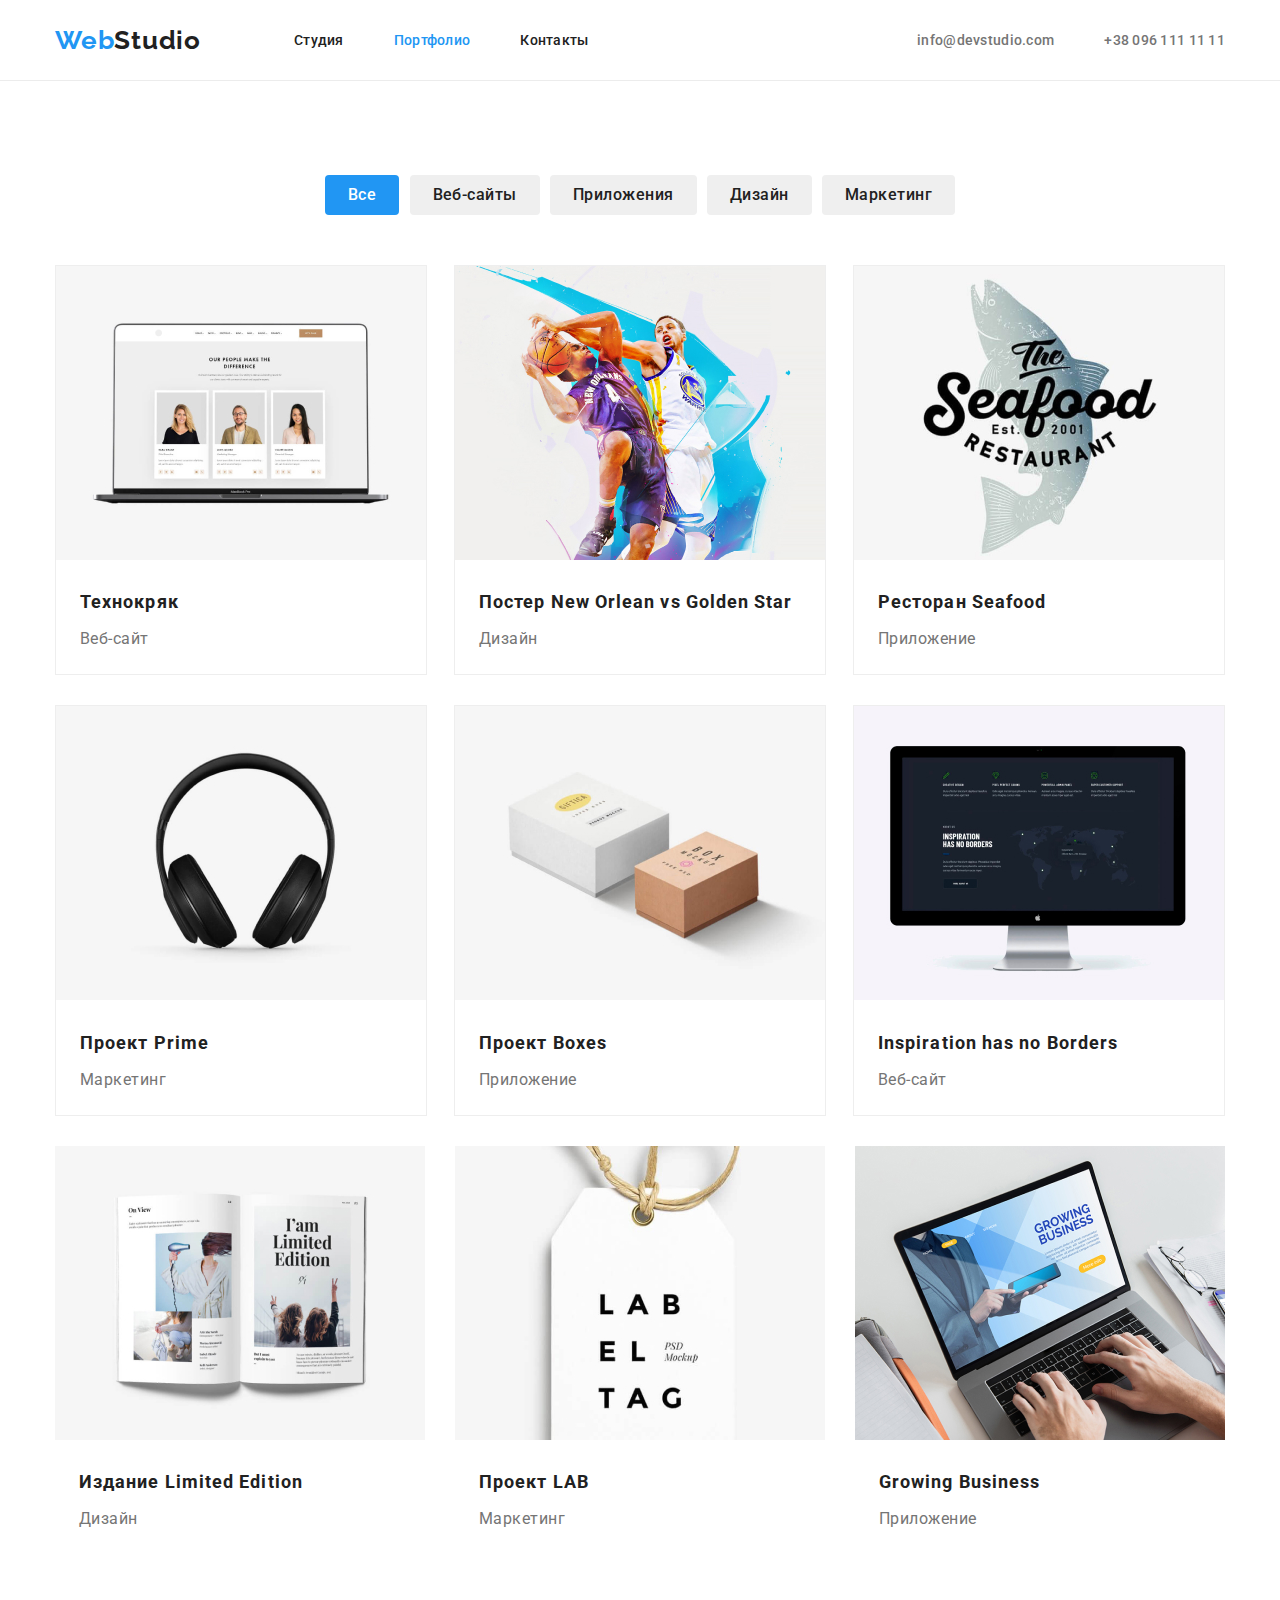
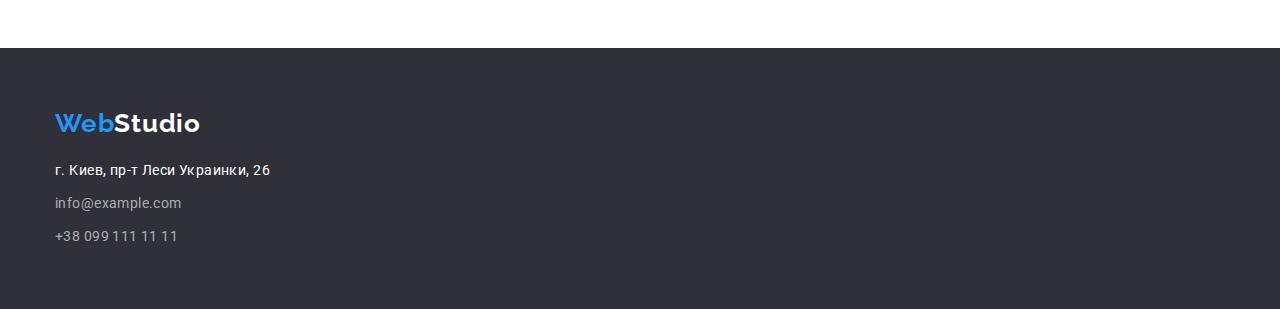
==== commit 1054be12: "Работа над ошибками в дз 3" ====
--- a/portfolio.html
+++ b/portfolio.html
@@ -148,8 +148,8 @@
         <div class="container footer-wrapper">
             <a class="logo" href="#"><span class="logo-color-left">Web</span><span class="logo-color-footer">Studio</span></a>
             <address class="address">г. Киев, пр-т Леси Украинки, 26</address>
-            <ul class="list-no-style">
-                <li class="footer-item">
+            <ul class="list-no-style footer-item">
+                <li>
                     <a href="mailto:info@devstudio.com" class="footer-link">info@example.com</a>
                 </li>
                 <li class="footer-item">
--- a/css/styles.css
+++ b/css/styles.css
@@ -8,6 +8,7 @@
     --background-light-color: #F5F4FA;
     --background-dark-color: #2F303A;
     --line-color: #ECECEC;
+    --portfolio-line-color: #EEEEEE;
     --main-font-size: 14px;
     --minor-font-size: 16px;
 }
@@ -24,6 +25,10 @@
 
 nav a {
     color: var(--first-color);
+}
+
+h1 {
+    margin: 0px;
 }
 
 h2 {
@@ -155,13 +160,14 @@
 
 .headline-wrapper {
     margin-top: 0px;
-    margin-bottom: 30px;
     margin-right: auto;
     margin-left: auto;
     width: 696px;
 }
 
 .headline {
+    margin-bottom: 30px;
+
     font-weight: 900;
     font-size: 44px;
     line-height: 1.364;
@@ -378,6 +384,7 @@
 
 .portfolio-img-item {
     margin-bottom: 30px;
+    border: 1px solid var(--portfolio-line-color);
 }
 
 .portfolio-wrapper {
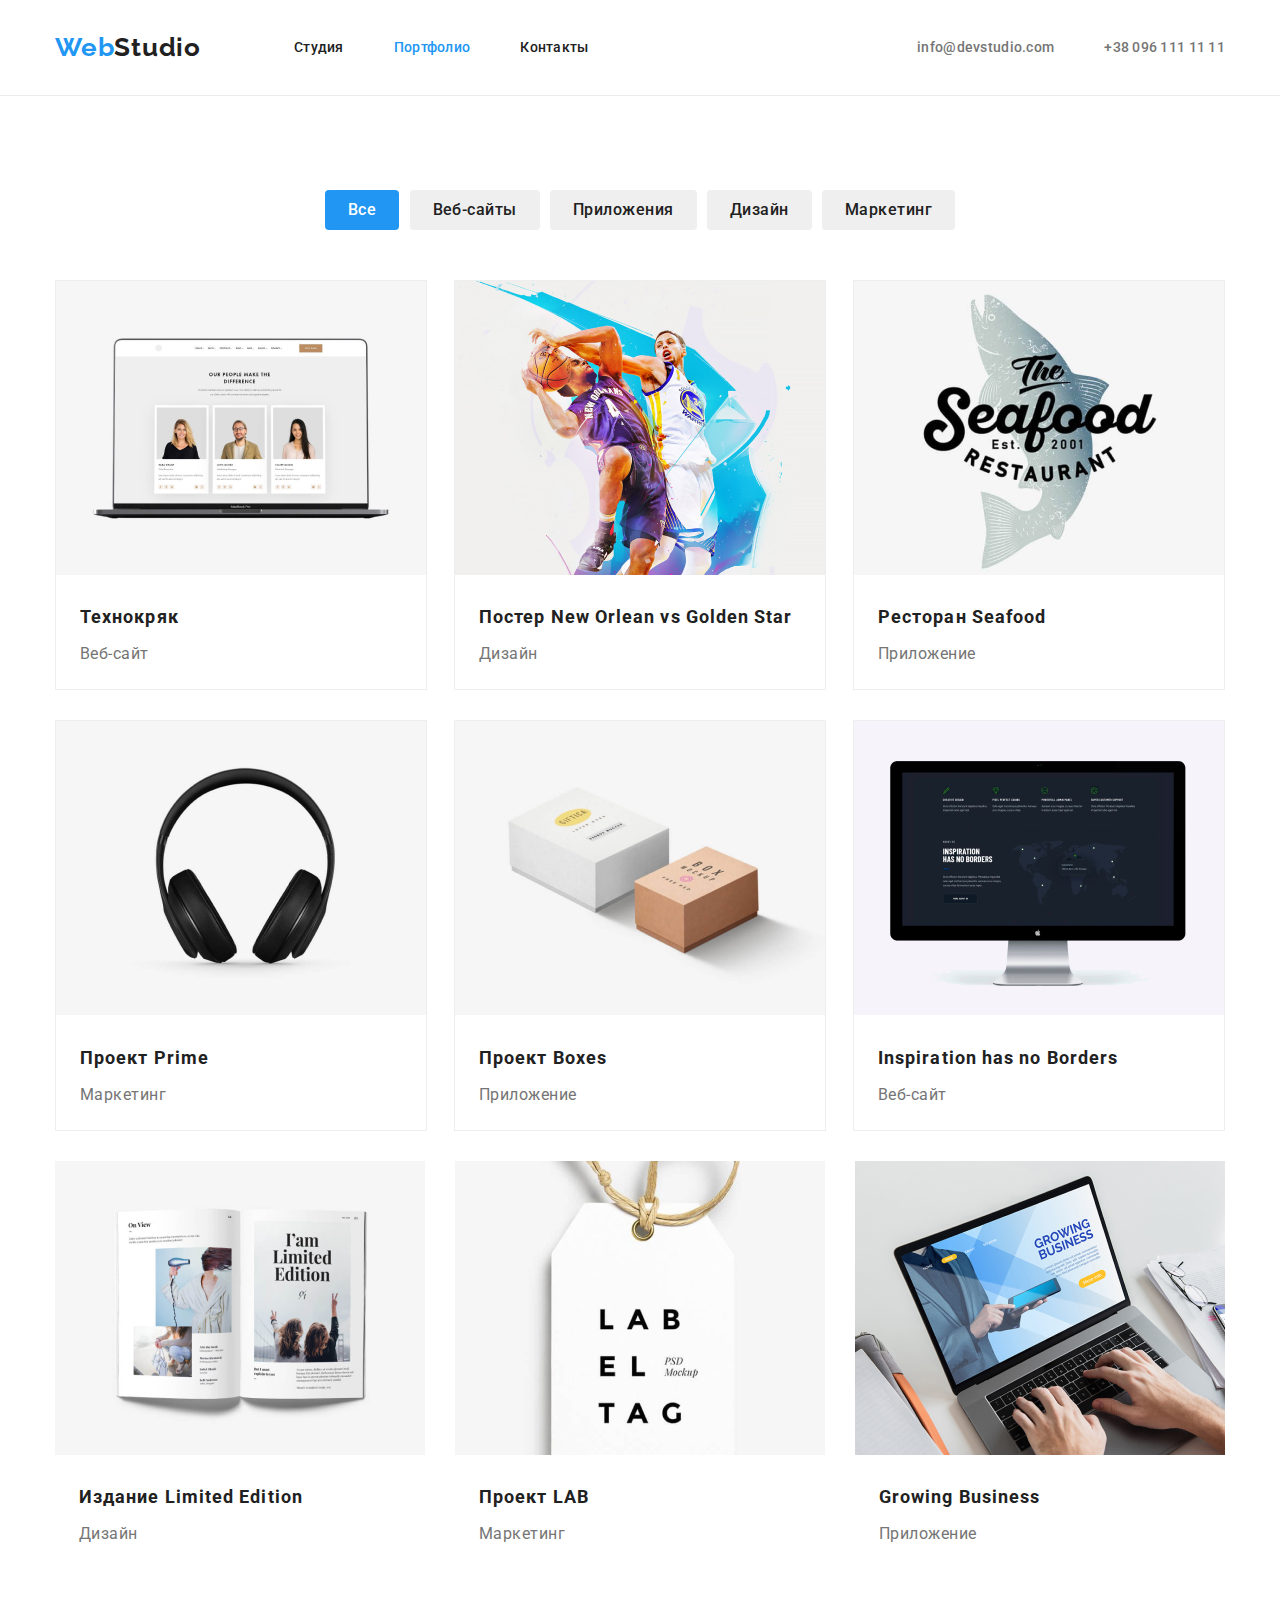
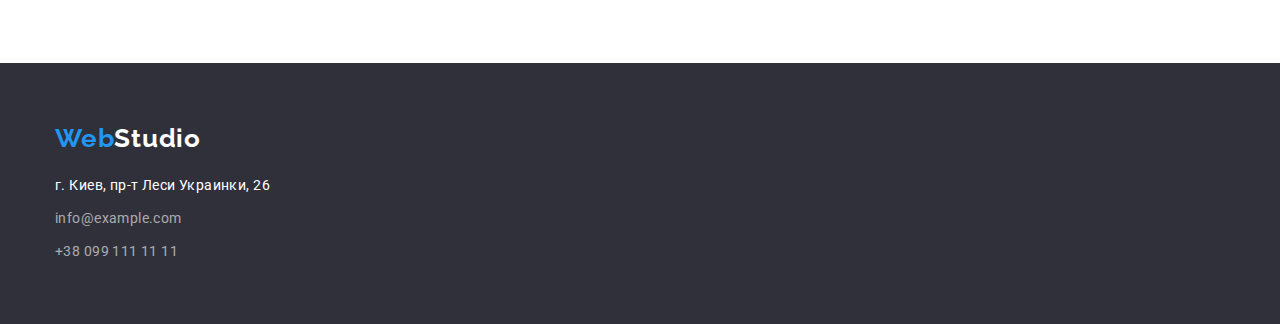
==== commit 22b067e6: "Паддинги перенесены на секции" ====
--- a/portfolio.html
+++ b/portfolio.html
@@ -35,7 +35,7 @@
     <!-- /Шапка сайта -->
     <main>
         <!-- Портфолио -->
-       <section class="portfolio-section">
+       <section class="portfolio-section-wrapper">
             <div class="container">
                 <h1 class="hidden">Портфолио</h1>
                 <ul class="list-no-style button-item">
--- a/css/styles.css
+++ b/css/styles.css
@@ -83,6 +83,8 @@
 /*=== Шапка сайта ===*/
 .header {
     border-bottom: 1px solid var(--line-color);
+    padding-top: 32px;
+    padding-bottom: 32px;
 }
 
 .logo {
@@ -117,8 +119,6 @@
 
 .nav-link {
     display: block;
-    padding-top: 32px;
-    padding-bottom: 32px;
 
     font-weight: 500;
     font-size: var(--main-font-size);
@@ -150,7 +150,7 @@
 /*=== /Шапка сайта ===*/
 
 /*=== Заголовок-студия ===*/
-.main-section {
+.main-section-wrapper {
     padding-top: 200px;
     padding-bottom: 200px;
 
@@ -247,11 +247,8 @@
 /*=== /Картинки ===*/
 
 /*=== Наши мастера-студия ===*/
-.our-team-section {
+.our-team-wrapper {
     background: var(--background-light-color);
-}
-
-.team-wrapper {
     padding-top: 94px;
     padding-bottom: 94px;
 }
@@ -293,9 +290,6 @@
 /*=== Контакты (I use margin-top only in footer) ===*/
 .footer {
     background: var(--background-dark-color);
-}
-
-.footer-wrapper {
     padding-top: 60px;
     padding-bottom: 60px;
 }
@@ -330,7 +324,7 @@
 /*=== /Контакты ===*/
 
 /*=== Портфолио ===*/
-.portfolio-section {
+.portfolio-section-wrapper {
     padding-top: 94px;
     padding-bottom: 94px;
 }
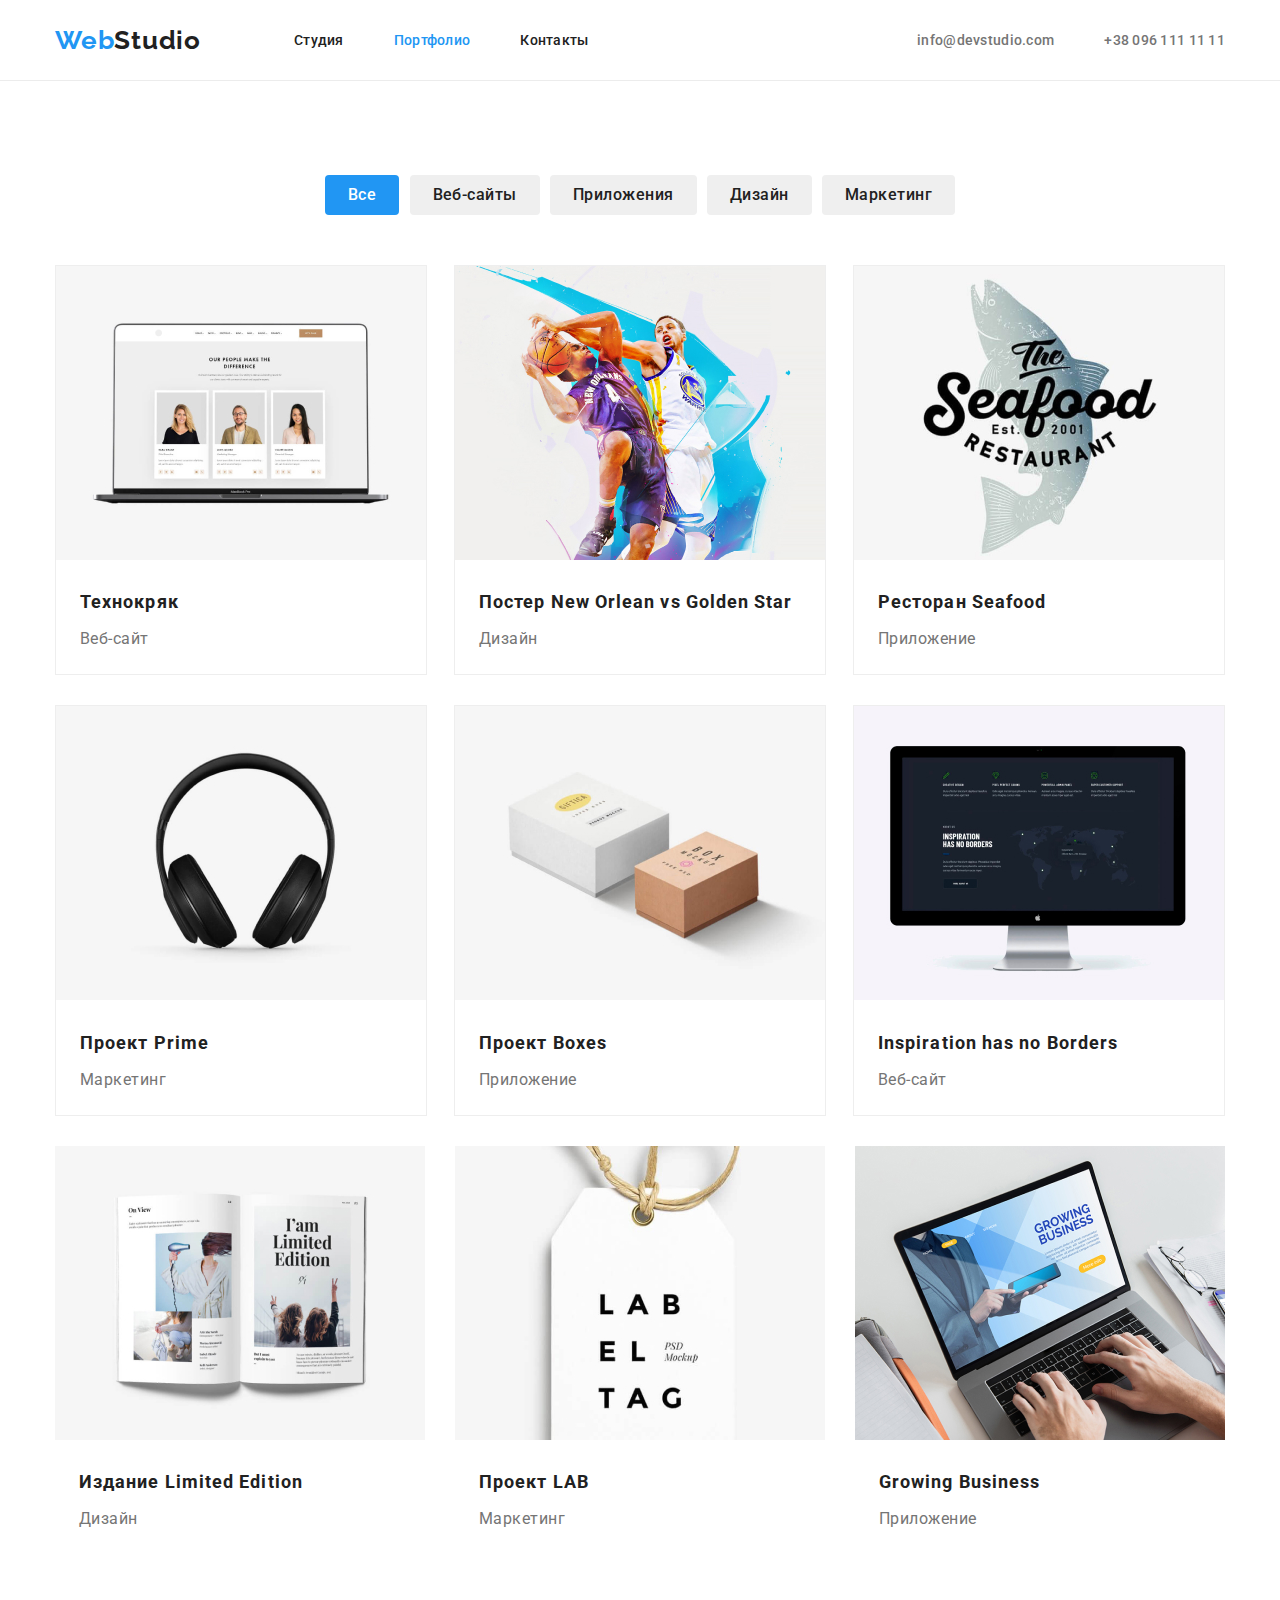
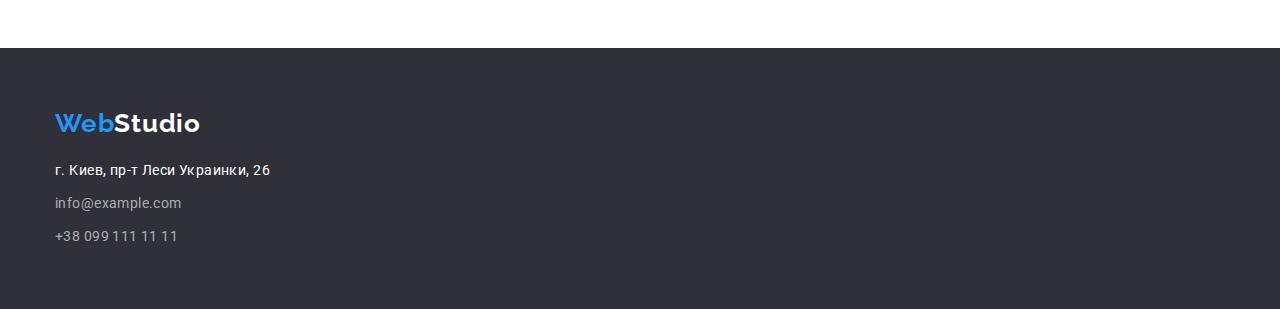
==== commit b1174d9c: "Попытка номер 2, починить сломанное" ====
--- a/portfolio.html
+++ b/portfolio.html
@@ -35,7 +35,7 @@
     <!-- /Шапка сайта -->
     <main>
         <!-- Портфолио -->
-       <section class="portfolio-section-wrapper">
+       <section class="portfolio-section">
             <div class="container">
                 <h1 class="hidden">Портфолио</h1>
                 <ul class="list-no-style button-item">
--- a/css/styles.css
+++ b/css/styles.css
@@ -83,8 +83,6 @@
 /*=== Шапка сайта ===*/
 .header {
     border-bottom: 1px solid var(--line-color);
-    padding-top: 32px;
-    padding-bottom: 32px;
 }
 
 .logo {
@@ -119,6 +117,8 @@
 
 .nav-link {
     display: block;
+    padding-top: 32px;
+    padding-bottom: 32px;
 
     font-weight: 500;
     font-size: var(--main-font-size);
@@ -150,7 +150,7 @@
 /*=== /Шапка сайта ===*/
 
 /*=== Заголовок-студия ===*/
-.main-section-wrapper {
+.main-section {
     padding-top: 200px;
     padding-bottom: 200px;
 
@@ -324,7 +324,7 @@
 /*=== /Контакты ===*/
 
 /*=== Портфолио ===*/
-.portfolio-section-wrapper {
+.portfolio-section {
     padding-top: 94px;
     padding-bottom: 94px;
 }
